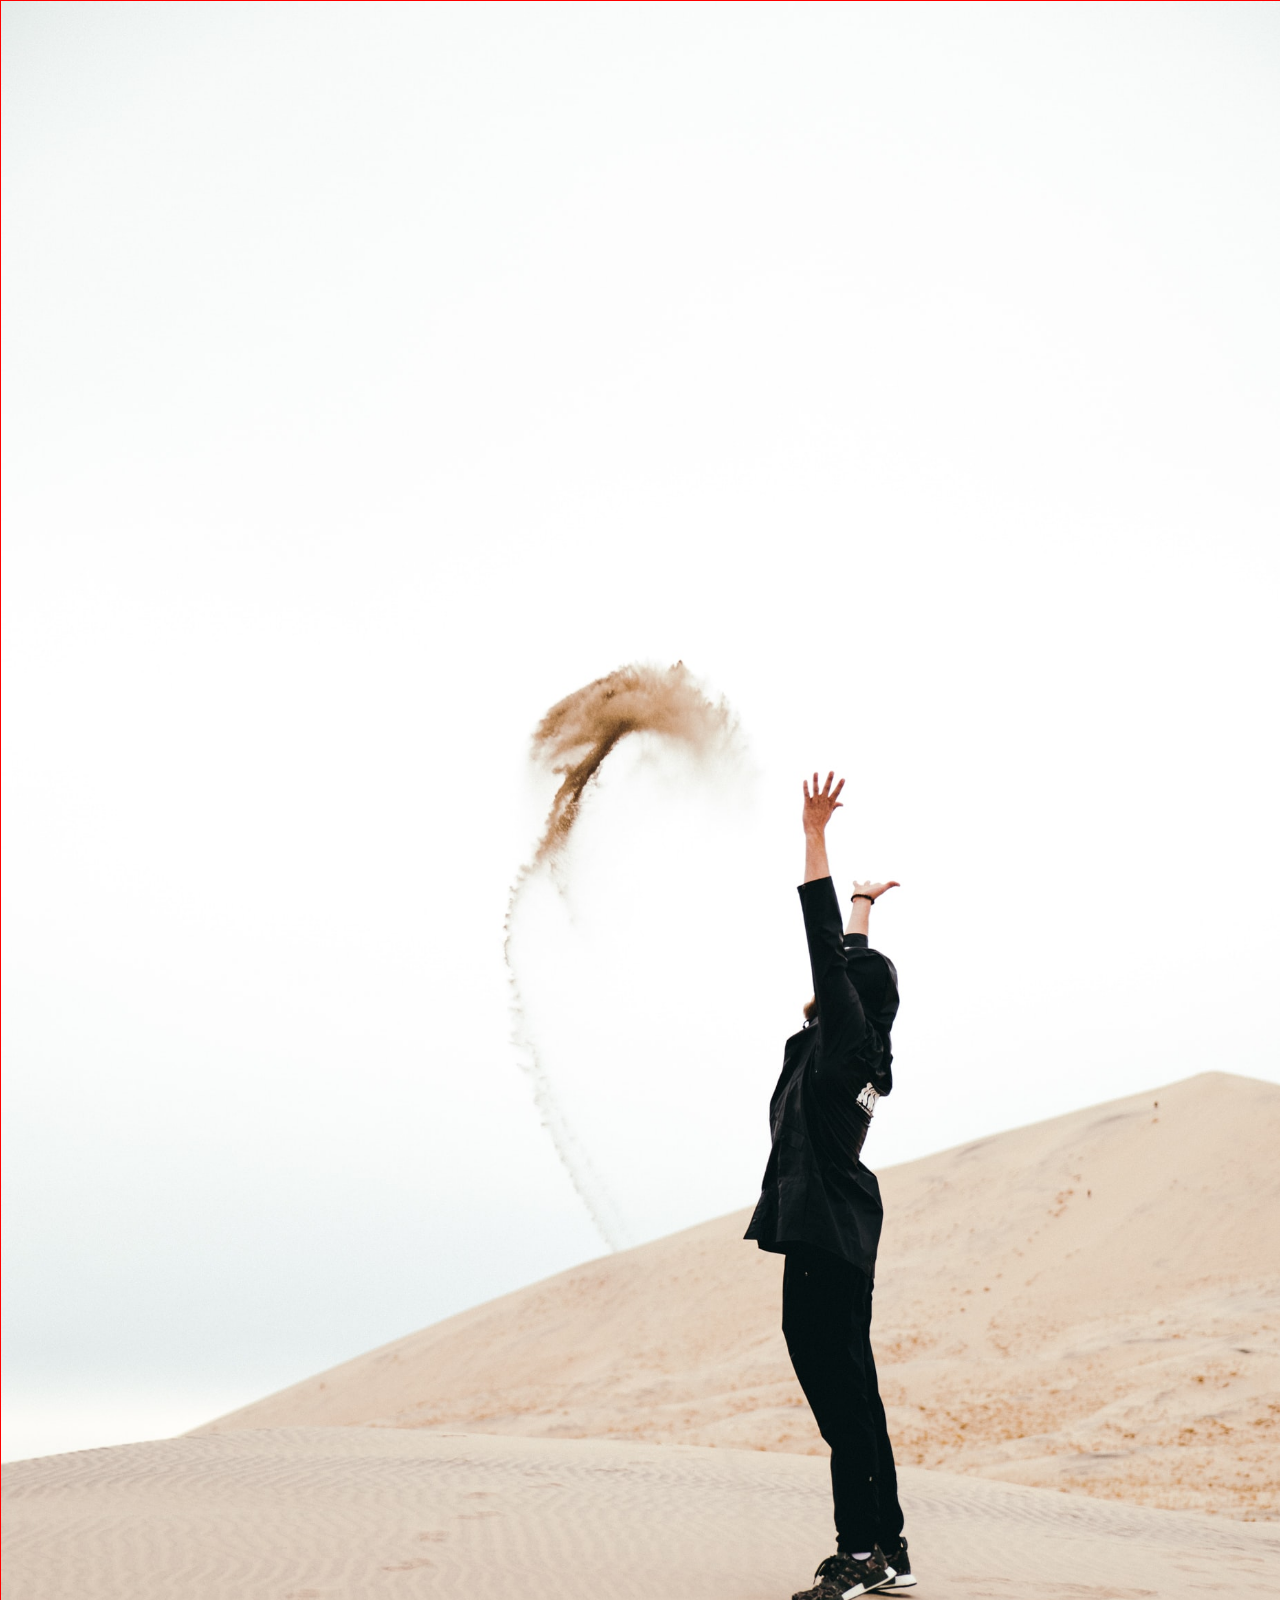
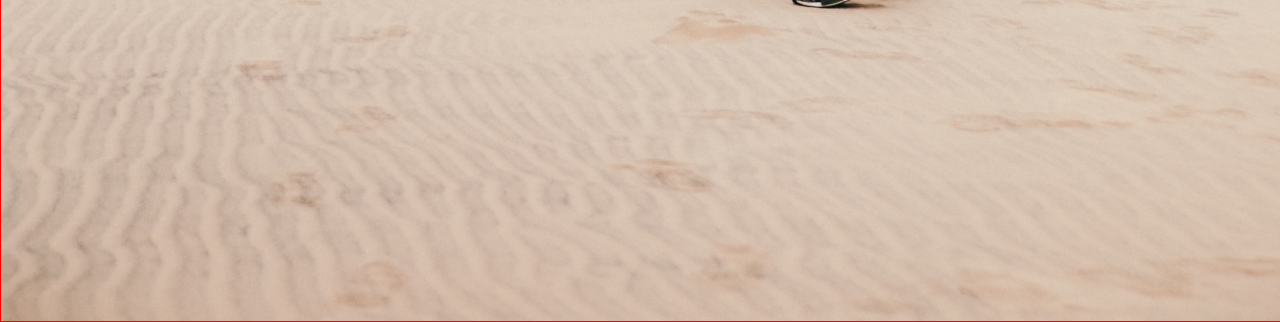
==== index.html @ 92689238 "hola" ====
<!DOCTYPE html>
<html lang="en">
<head>
    <meta charset="UTF-8">
    <meta http-equiv="X-UA-Compatible" content="IE=edge">
    <meta name="viewport" content="width=device-width, initial-scale=1.0">
    <link rel="stylesheet" href="styles.css">
    <title>Document</title>
</head>
<body>

        <div class="container1"> <img class="imagen" src="ubate.jpg" alt="" srcset=""></div>
</body>
</html>
---- styles.css ----
html, body{
    margin: 0;
    padding: 0;
    width: 100%;
    height: 100vh;
    justify-content: center;
    align-items: center;
}


.container1{
    display: flex;
    width: 100%;
    border: 1px solid red;
}



.container1 img {
    width: 100%;

}
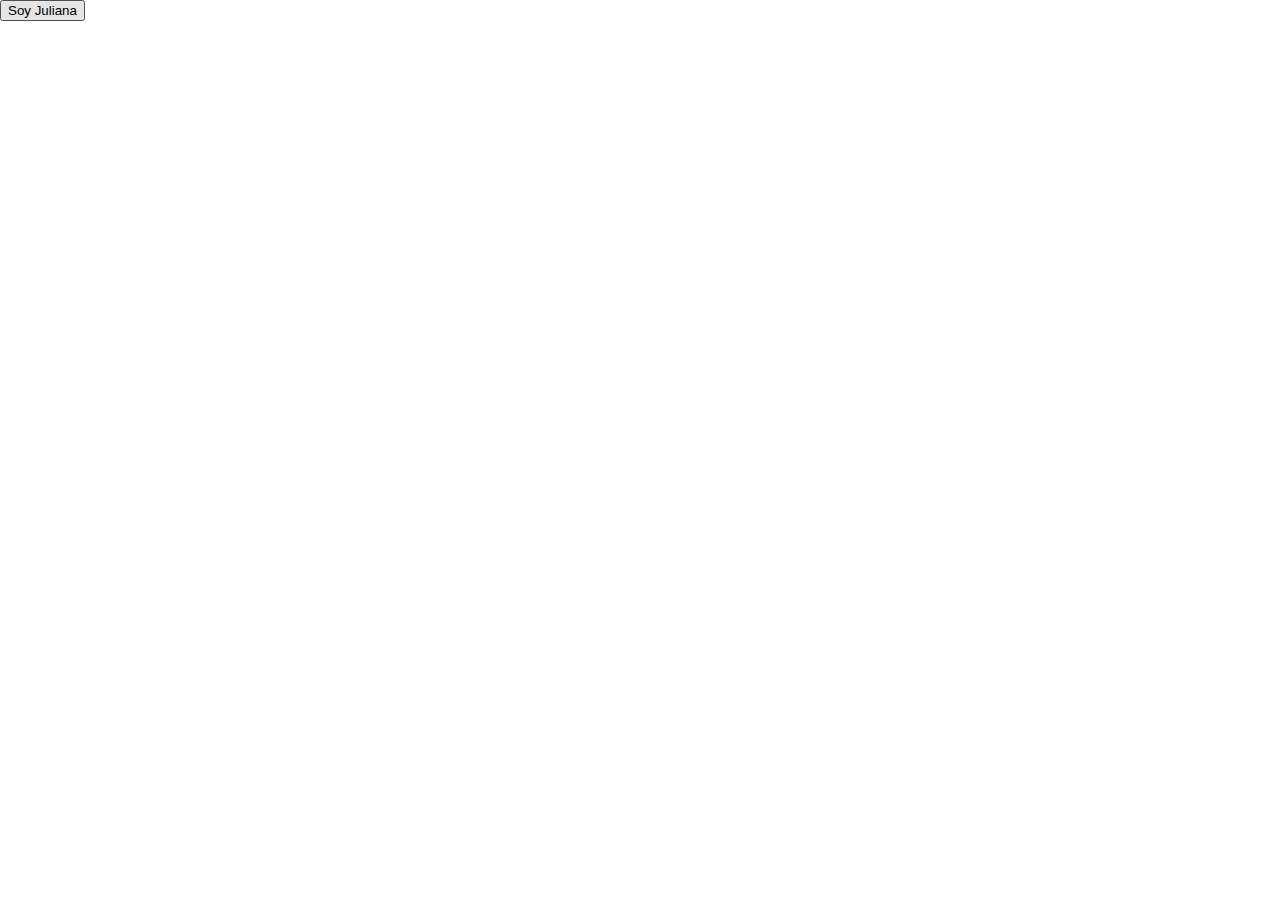
==== commit 61dd7a34: "Agrege mi boton" ====
--- a/index.html
+++ b/index.html
@@ -9,6 +9,6 @@
 </head>
 <body>
 
-        <div class="container1"> <img class="imagen" src="ubate.jpg" alt="" srcset=""></div>
+        <button>Soy Juliana </button>
 </body>
 </html>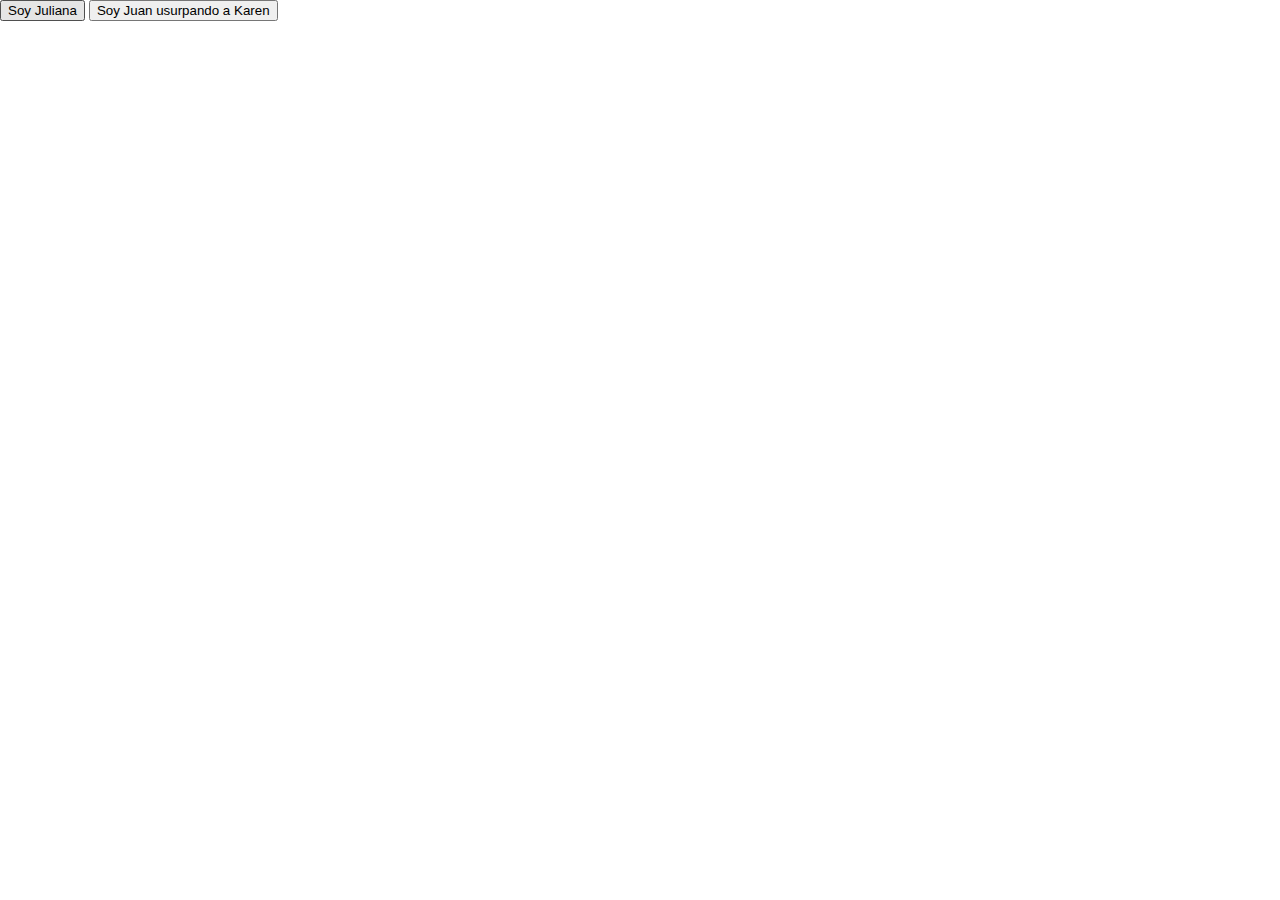
==== commit 4020abd7: "boton de karen" ====
--- a/index.html
+++ b/index.html
@@ -10,5 +10,6 @@
 <body>
 
         <button>Soy Juliana </button>
+        <button>Soy Juan usurpando a Karen</button>
 </body>
 </html>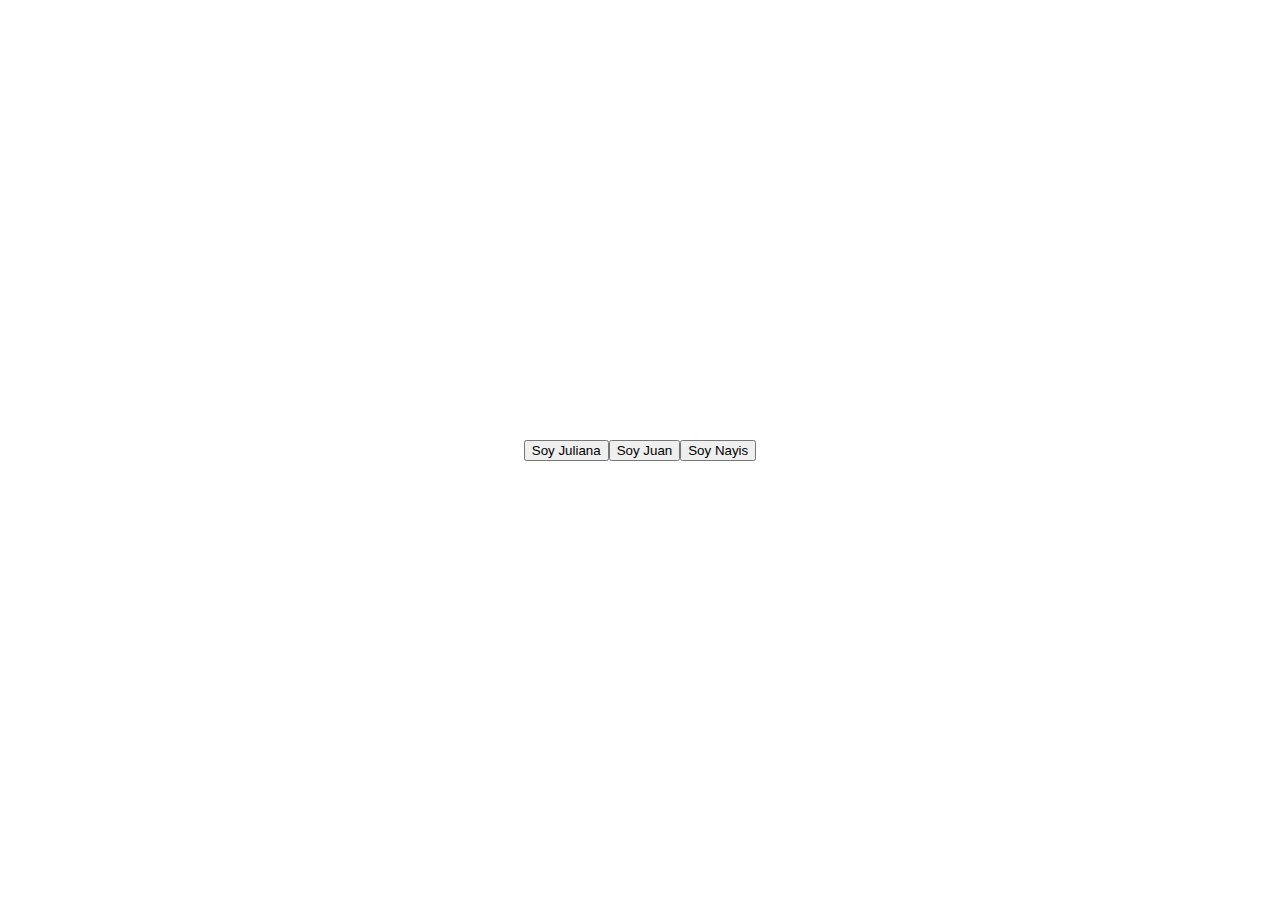
==== commit 5afeb5c2: "agregue mi boton en el index y mi edad en nayibe" ====
--- a/index.html
+++ b/index.html
@@ -4,12 +4,13 @@
     <meta charset="UTF-8">
     <meta http-equiv="X-UA-Compatible" content="IE=edge">
     <meta name="viewport" content="width=device-width, initial-scale=1.0">
-    <link rel="stylesheet" href="styles.css">
+    <link rel="stylesheet" href="src/css/styles.css">
     <title>Document</title>
 </head>
 <body>
 
-        <button>Soy Juliana </button>
-        <button>Soy Juan usurpando a Karen</button>
+        <a href="src/pages/Juliana.html"><button type="button" href="src/pages/Juliana.html">Soy Juliana </button></a>
+        <button>Soy Juan </button>
+        <a href="src/pages/Nayibe.html"><button type="button" href="src/pages/Nayibe.html">Soy Nayis</button></a>
 </body>
 </html>--- a/src/css/styles.css
+++ b/src/css/styles.css
@@ -0,0 +1,11 @@
+body{
+    display: flex;
+    margin: 0;
+    padding: 0;
+    width: 100%;
+    height: 100vh;
+    justify-content: center;
+    align-items: center;
+}
+
+
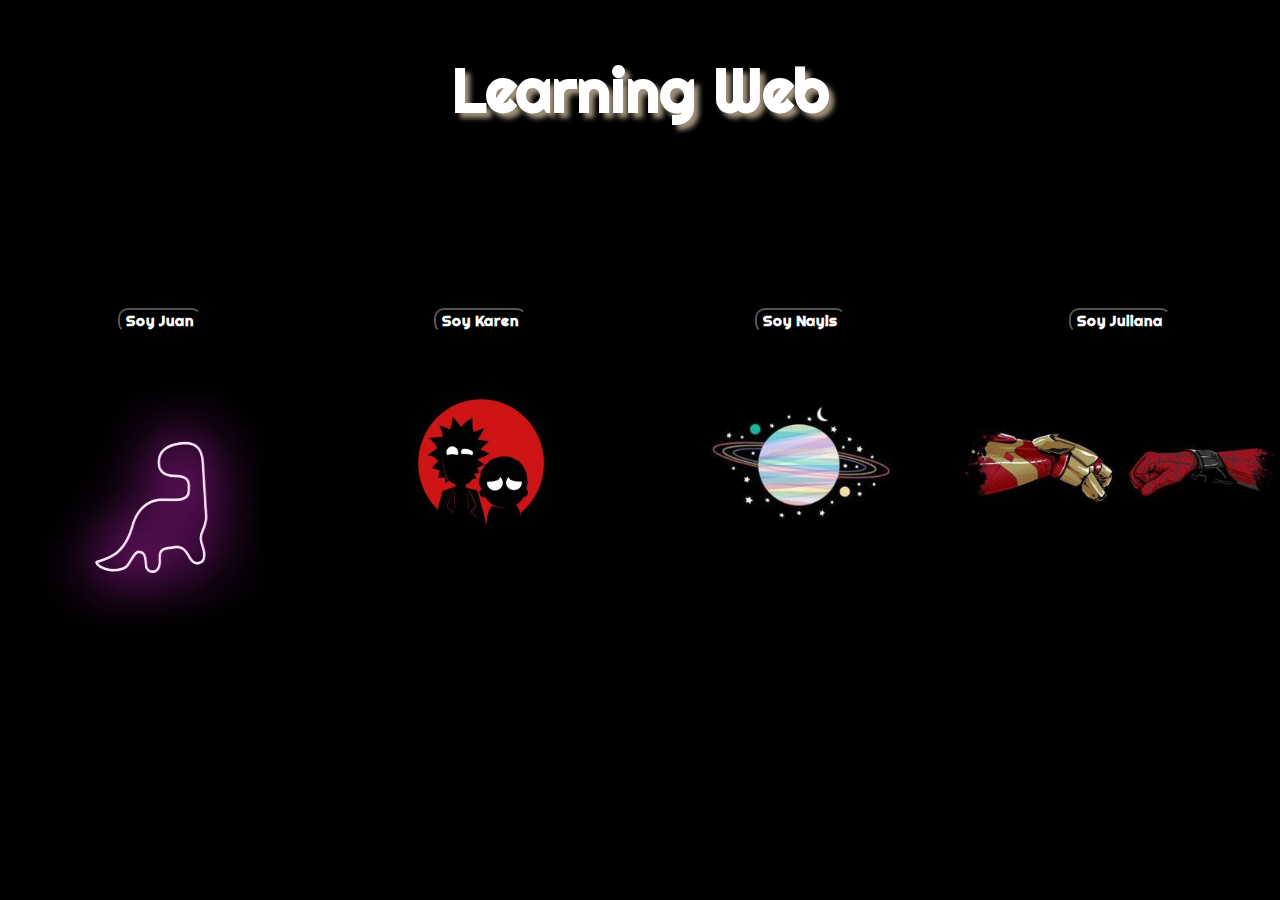
==== commit 65362a44: "Diseño pagina principal" ====
--- a/index.html
+++ b/index.html
@@ -1,16 +1,54 @@
 <!DOCTYPE html>
 <html lang="en">
+
 <head>
     <meta charset="UTF-8">
     <meta http-equiv="X-UA-Compatible" content="IE=edge">
     <meta name="viewport" content="width=device-width, initial-scale=1.0">
     <link rel="stylesheet" href="src/css/styles.css">
+    <link rel="preconnect" href="https://fonts.googleapis.com">
+	<link rel="preconnect" href="https://fonts.gstatic.com" crossorigin>
+	<link href="https://fonts.googleapis.com/css2?family=Righteous&display=swap" rel="stylesheet">
     <title>Document</title>
 </head>
+
 <body>
+	<div class="titulo">
+		<h1>Learning Web</h1>
+	</div>
+	<div class="imagenes">
 
-        <a href="src/pages/Juliana.html"><button type="button" href="src/pages/Juliana.html">Soy Juliana </button></a>
+		<div class="juan">
+			<a  href="src/pages/Juan.html">
+    			<button class="boton" type="button" >Soy Juan</button>
+    		</a>
+    	</div>
+		<div class="karen">
+			<a  href="src/pages/Karen.html">
+    			<button class="boton" type="button" >Soy Karen</button>
+    		</a>
+		</div>
+		<div class="nayis">
+			<a  href="src/pages/Nayibe.html">
+    			<button class="boton" type="button" >Soy Nayis</button>
+    		</a>
+		</div>
+		<div class="juliana">
+			<a  href="src/pages/Juliana.html">
+				<button class="boton" type="button" href="src/pages/Juliana.html">Soy Juliana </button>
+			</a>
+		</div>
+
+	</div>
+
+    <!-- <a href="src/pages/Juliana.html"><button type="button" href="src/pages/Juliana.html">Soy Juliana </button></a>
+    <a href="src/pages/Juan.html">
         <button>Soy Juan </button>
-        <a href="src/pages/Nayibe.html"><button type="button" href="src/pages/Nayibe.html">Soy Nayis</button></a>
+    </a>-->
+    <!-- recuerden que las etiquetas van een niveles difeentes cuando tienen contenido -->
+    <!-- <a href="src/pages/Nayibe.html">
+    	<button type="button" >Soy Nayis</button>
+    </a>-->
 </body>
+
 </html>--- a/src/css/styles.css
+++ b/src/css/styles.css
@@ -1,11 +1,85 @@
 body{
-    display: flex;
     margin: 0;
     padding: 0;
     width: 100%;
     height: 100vh;
-    justify-content: center;
-    align-items: center;
+    color: white;
+	background: black;
 }
+.titulo{
+	height: 20%;
+	display: flex;
+	justify-content: center;
+	align-items: center;
+	text-shadow: 5px 5px 5px #A0937D;
+	font-family: 'Righteous', cursive;
+	font-size: 30px;
 
+}
+h1{
+	margin: 0;
+	padding: 0;
+}
+.imagenes{
+	width: 100%;
+	display: flex;
+	height: 80%;
+	
+}
+.juan{	
+	width:25%;
+	background-image:url(../../juan.jpg);
+	background-size: contain;
+	background-repeat: no-repeat;
+	object-fit: contain;
+	display: flex;
+	justify-content: center;
 
+}
+.karen{	
+	width:25%;
+	background-image:url(../../serie.jpg);
+	background-size: contain;
+	background-repeat: no-repeat;
+	object-fit: contain;
+	display: flex;
+	justify-content: center;
+
+}
+.nayis{	
+	width:25%;
+	background-image:url(../../girasol.jpg);
+	background-size: contain;
+	background-repeat: no-repeat;
+	object-fit: contain;
+	display: flex;
+	justify-content: center;
+	
+}
+.juliana{	
+	width:25%;
+	background-image:url(../../marvel.jpg);
+	background-size: contain;
+	background-repeat: no-repeat;
+	object-fit: contain;
+	display: flex;
+	justify-content: center;
+}
+a{
+
+	margin-top: 40%;
+}
+.boton{
+	background: transparent;
+	color: white;
+	font-family: 'Righteous', cursive;
+	cursor: pointer;
+	font-size: 15px;
+	font-weight: 700;
+	border-radius: 10px;
+
+}
+.boton:hover{
+	color: black;
+	background: white;
+}